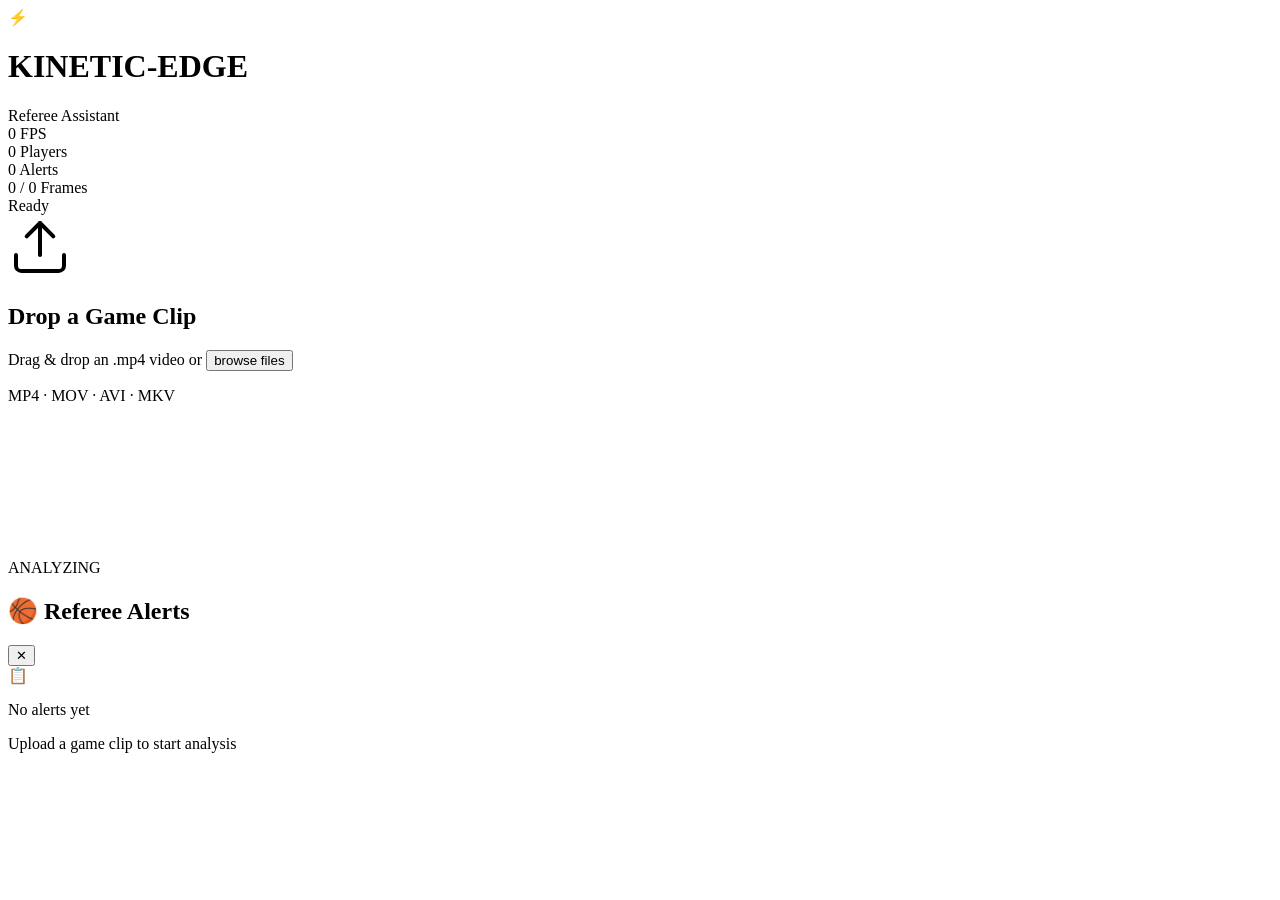
==== web/index.html @ 9e2a7b22 "add web referee assistant with live video analysis" ====
<!DOCTYPE html>
<html lang="en">
<head>
    <meta charset="UTF-8">
    <meta name="viewport" content="width=device-width, initial-scale=1.0">
    <meta name="description" content="Kinetic-Edge Basketball Referee Assistant — AI-powered video analysis for real-time referee support">
    <title>Kinetic-Edge | Referee Assistant</title>
    <link rel="preconnect" href="https://fonts.googleapis.com">
    <link rel="preconnect" href="https://fonts.gstatic.com" crossorigin>
    <link href="https://fonts.googleapis.com/css2?family=Inter:wght@300;400;500;600;700;800&family=JetBrains+Mono:wght@400;500&display=swap" rel="stylesheet">
    <link rel="stylesheet" href="/static/style.css">
</head>
<body>
    <!-- Top Stats Bar -->
    <header id="stats-bar">
        <div class="logo">
            <div class="logo-icon">⚡</div>
            <div>
                <h1>KINETIC-EDGE</h1>
                <span class="subtitle">Referee Assistant</span>
            </div>
        </div>
        <div class="stats">
            <div class="stat" id="stat-fps">
                <span class="stat-value">0</span>
                <span class="stat-label">FPS</span>
            </div>
            <div class="stat" id="stat-players">
                <span class="stat-value">0</span>
                <span class="stat-label">Players</span>
            </div>
            <div class="stat" id="stat-alerts">
                <span class="stat-value">0</span>
                <span class="stat-label">Alerts</span>
            </div>
            <div class="stat" id="stat-frames">
                <span class="stat-value">0 / 0</span>
                <span class="stat-label">Frames</span>
            </div>
        </div>
        <div class="status-badge" id="status-badge">
            <span class="status-dot"></span>
            <span class="status-text">Ready</span>
        </div>
    </header>

    <main>
        <!-- Video Feed Area -->
        <section id="video-section">
            <!-- Drop Zone (shown when no video is loaded) -->
            <div id="drop-zone" class="drop-zone">
                <div class="drop-zone-content">
                    <div class="drop-icon">
                        <svg width="64" height="64" viewBox="0 0 24 24" fill="none" stroke="currentColor" stroke-width="1.5" stroke-linecap="round" stroke-linejoin="round">
                            <path d="M21 15v4a2 2 0 0 1-2 2H5a2 2 0 0 1-2-2v-4"/>
                            <polyline points="17 8 12 3 7 8"/>
                            <line x1="12" y1="3" x2="12" y2="15"/>
                        </svg>
                    </div>
                    <h2>Drop a Game Clip</h2>
                    <p>Drag & drop an .mp4 video or <button id="browse-btn" class="browse-link">browse files</button></p>
                    <input type="file" id="file-input" accept="video/mp4,video/*" hidden>
                    <div class="supported-formats">MP4 · MOV · AVI · MKV</div>
                </div>
                <div class="drop-zone-border"></div>
            </div>

            <!-- Video Canvas (shown during processing) -->
            <div id="video-container" class="video-container hidden">
                <canvas id="video-canvas"></canvas>
                <div id="video-overlay" class="video-overlay">
                    <div class="overlay-badge" id="overlay-mode">ANALYZING</div>
                </div>
                <!-- Progress bar -->
                <div id="progress-bar" class="progress-bar">
                    <div id="progress-fill" class="progress-fill"></div>
                </div>
            </div>
        </section>

        <!-- Alerts Sidebar -->
        <aside id="alerts-panel">
            <div class="panel-header">
                <h2>🏀 Referee Alerts</h2>
                <button id="clear-alerts" class="btn-icon" title="Clear alerts">✕</button>
            </div>
            <div id="alerts-list" class="alerts-list">
                <div class="empty-state">
                    <div class="empty-icon">📋</div>
                    <p>No alerts yet</p>
                    <span>Upload a game clip to start analysis</span>
                </div>
            </div>
        </aside>
    </main>

    <script src="/static/app.js"></script>
</body>
</html>
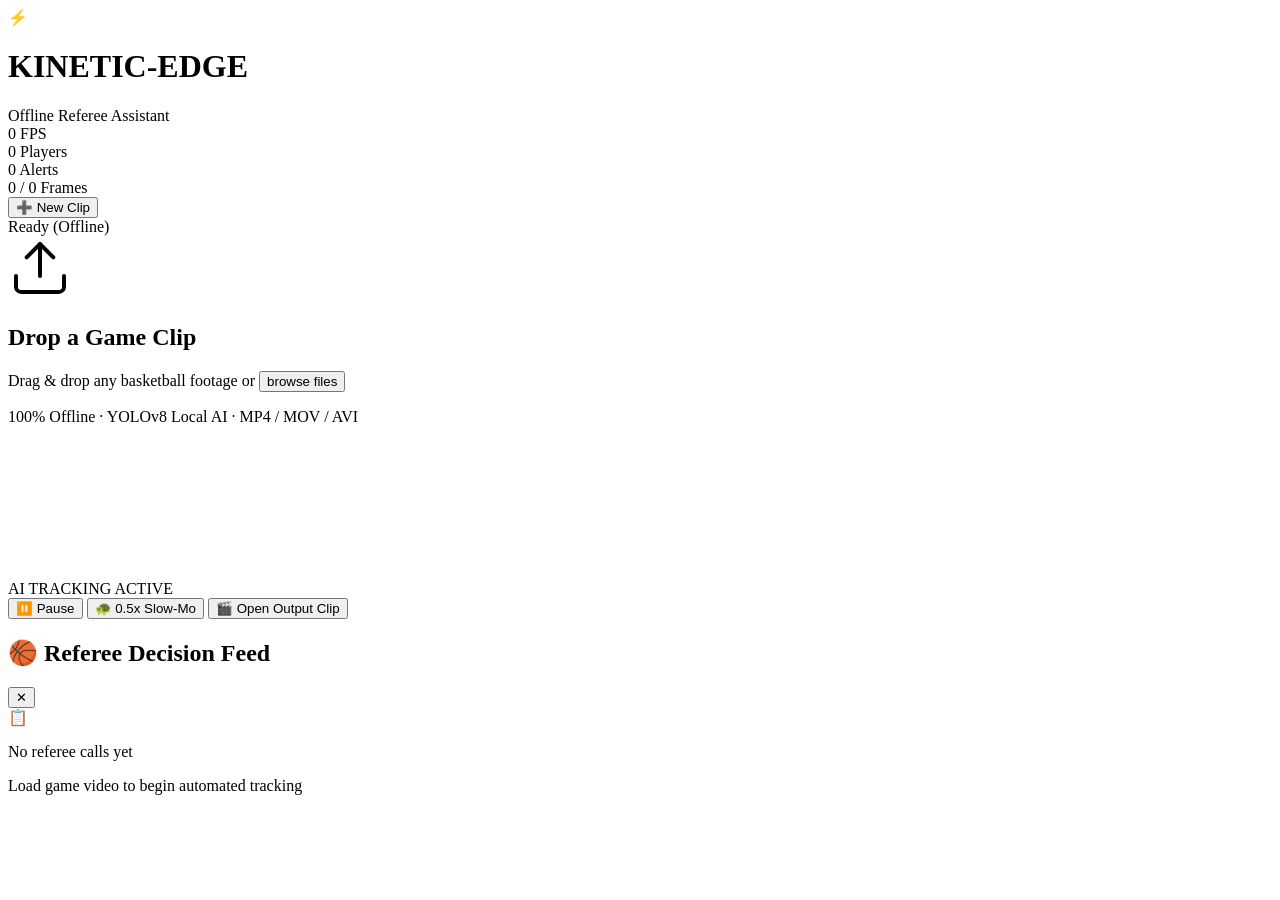
==== commit 59207d8b: "add offline desktop application wrapper and referee review controls" ====
--- a/web/index.html
+++ b/web/index.html
@@ -3,7 +3,7 @@
 <head>
     <meta charset="UTF-8">
     <meta name="viewport" content="width=device-width, initial-scale=1.0">
-    <meta name="description" content="Kinetic-Edge Basketball Referee Assistant — AI-powered video analysis for real-time referee support">
+    <meta name="description" content="Kinetic-Edge Basketball Referee Assistant — AI-powered offline video analysis for real-time referee support">
     <title>Kinetic-Edge | Referee Assistant</title>
     <link rel="preconnect" href="https://fonts.googleapis.com">
     <link rel="preconnect" href="https://fonts.gstatic.com" crossorigin>
@@ -17,7 +17,7 @@
             <div class="logo-icon">⚡</div>
             <div>
                 <h1>KINETIC-EDGE</h1>
-                <span class="subtitle">Referee Assistant</span>
+                <span class="subtitle">Offline Referee Assistant</span>
             </div>
         </div>
         <div class="stats">
@@ -38,9 +38,14 @@
                 <span class="stat-label">Frames</span>
             </div>
         </div>
-        <div class="status-badge" id="status-badge">
-            <span class="status-dot"></span>
-            <span class="status-text">Ready</span>
+        <div class="status-actions">
+            <button id="new-clip-btn" class="btn-action hidden" title="Analyze New Clip">
+                <span>➕ New Clip</span>
+            </button>
+            <div class="status-badge" id="status-badge">
+                <span class="status-dot"></span>
+                <span class="status-text">Ready (Offline)</span>
+            </div>
         </div>
     </header>
 
@@ -58,9 +63,9 @@
                         </svg>
                     </div>
                     <h2>Drop a Game Clip</h2>
-                    <p>Drag & drop an .mp4 video or <button id="browse-btn" class="browse-link">browse files</button></p>
+                    <p>Drag & drop any basketball footage or <button id="browse-btn" class="browse-link">browse files</button></p>
                     <input type="file" id="file-input" accept="video/mp4,video/*" hidden>
-                    <div class="supported-formats">MP4 · MOV · AVI · MKV</div>
+                    <div class="supported-formats">100% Offline · YOLOv8 Local AI · MP4 / MOV / AVI</div>
                 </div>
                 <div class="drop-zone-border"></div>
             </div>
@@ -69,8 +74,16 @@
             <div id="video-container" class="video-container hidden">
                 <canvas id="video-canvas"></canvas>
                 <div id="video-overlay" class="video-overlay">
-                    <div class="overlay-badge" id="overlay-mode">ANALYZING</div>
+                    <div class="overlay-badge" id="overlay-mode">AI TRACKING ACTIVE</div>
                 </div>
+                
+                <!-- Referee Decision Controls -->
+                <div class="referee-controls">
+                    <button id="pause-btn" class="control-btn" title="Pause / Resume">⏸️ Pause</button>
+                    <button id="slowmo-btn" class="control-btn" title="Toggle Slow Motion Replay">🐢 0.5x Slow-Mo</button>
+                    <button id="export-btn" class="control-btn" title="Open Annotated Clip">🎬 Open Output Clip</button>
+                </div>
+
                 <!-- Progress bar -->
                 <div id="progress-bar" class="progress-bar">
                     <div id="progress-fill" class="progress-fill"></div>
@@ -81,14 +94,14 @@
         <!-- Alerts Sidebar -->
         <aside id="alerts-panel">
             <div class="panel-header">
-                <h2>🏀 Referee Alerts</h2>
+                <h2>🏀 Referee Decision Feed</h2>
                 <button id="clear-alerts" class="btn-icon" title="Clear alerts">✕</button>
             </div>
             <div id="alerts-list" class="alerts-list">
                 <div class="empty-state">
                     <div class="empty-icon">📋</div>
-                    <p>No alerts yet</p>
-                    <span>Upload a game clip to start analysis</span>
+                    <p>No referee calls yet</p>
+                    <span>Load game video to begin automated tracking</span>
                 </div>
             </div>
         </aside>
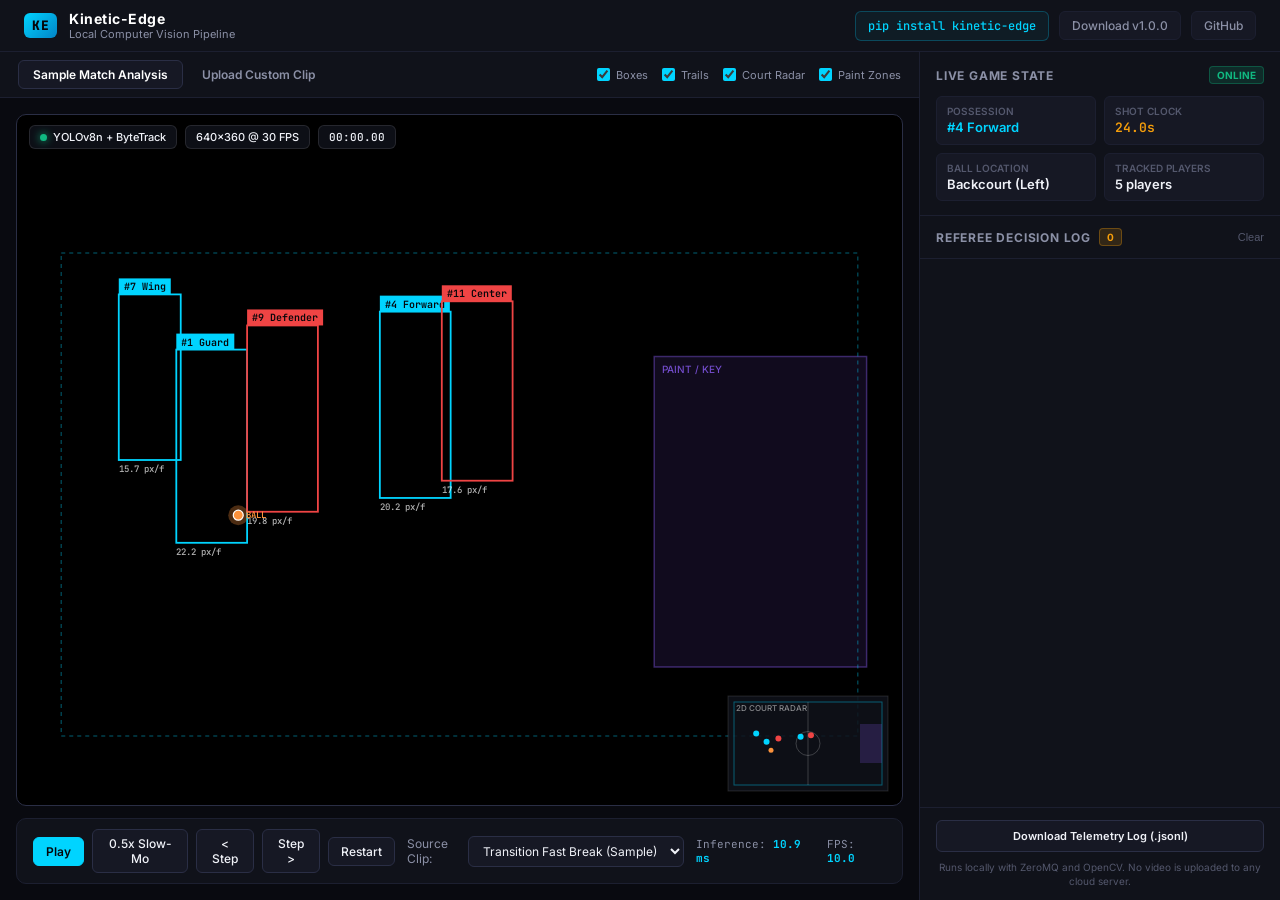
==== commit 8f8ca3c0: "rebuild web demo with real video tracking, custom clip upload, and complete dockerization" ====
--- a/web/index.html
+++ b/web/index.html
@@ -3,110 +3,168 @@
 <head>
     <meta charset="UTF-8">
     <meta name="viewport" content="width=device-width, initial-scale=1.0">
-    <meta name="description" content="Kinetic-Edge Basketball Referee Assistant — AI-powered offline video analysis for real-time referee support">
-    <title>Kinetic-Edge | Referee Assistant</title>
+    <meta name="description" content="Kinetic-Edge is an offline computer vision pipeline for real-time basketball player and ball tracking, boundary enforcement, and referee assistance.">
+    <title>Kinetic-Edge — Video AI Referee Assistant</title>
     <link rel="preconnect" href="https://fonts.googleapis.com">
     <link rel="preconnect" href="https://fonts.gstatic.com" crossorigin>
-    <link href="https://fonts.googleapis.com/css2?family=Inter:wght@300;400;500;600;700;800&family=JetBrains+Mono:wght@400;500&display=swap" rel="stylesheet">
-    <link rel="stylesheet" href="/static/style.css">
+    <link href="https://fonts.googleapis.com/css2?family=Inter:wght@400;500;600;700&family=JetBrains+Mono:wght@400;500;600&display=swap" rel="stylesheet">
+    <link rel="stylesheet" href="style.css">
 </head>
 <body>
-    <!-- Top Stats Bar -->
-    <header id="stats-bar">
-        <div class="logo">
-            <div class="logo-icon">⚡</div>
-            <div>
-                <h1>KINETIC-EDGE</h1>
-                <span class="subtitle">Offline Referee Assistant</span>
+    <header class="navbar">
+        <div class="nav-brand">
+            <span class="brand-badge">KE</span>
+            <div class="brand-text">
+                <span class="brand-title">Kinetic-Edge</span>
+                <span class="brand-desc">Local Computer Vision Pipeline</span>
             </div>
         </div>
-        <div class="stats">
-            <div class="stat" id="stat-fps">
-                <span class="stat-value">0</span>
-                <span class="stat-label">FPS</span>
-            </div>
-            <div class="stat" id="stat-players">
-                <span class="stat-value">0</span>
-                <span class="stat-label">Players</span>
-            </div>
-            <div class="stat" id="stat-alerts">
-                <span class="stat-value">0</span>
-                <span class="stat-label">Alerts</span>
-            </div>
-            <div class="stat" id="stat-frames">
-                <span class="stat-value">0 / 0</span>
-                <span class="stat-label">Frames</span>
-            </div>
-        </div>
-        <div class="status-actions">
-            <button id="new-clip-btn" class="btn-action hidden" title="Analyze New Clip">
-                <span>➕ New Clip</span>
-            </button>
-            <div class="status-badge" id="status-badge">
-                <span class="status-dot"></span>
-                <span class="status-text">Ready (Offline)</span>
-            </div>
+        <div class="nav-links">
+            <a href="https://pypi.org/project/kinetic-edge/" class="nav-btn pypi" target="_blank" rel="noopener">pip install kinetic-edge</a>
+            <a href="https://github.com/JustFady/kinetic-edge/releases/tag/v1.0.0" class="nav-btn" target="_blank" rel="noopener">Download v1.0.0</a>
+            <a href="https://github.com/JustFady/kinetic-edge" class="nav-btn github" target="_blank" rel="noopener">GitHub</a>
         </div>
     </header>
 
-    <main>
-        <!-- Video Feed Area -->
-        <section id="video-section">
-            <!-- Drop Zone (shown when no video is loaded) -->
-            <div id="drop-zone" class="drop-zone">
-                <div class="drop-zone-content">
-                    <div class="drop-icon">
-                        <svg width="64" height="64" viewBox="0 0 24 24" fill="none" stroke="currentColor" stroke-width="1.5" stroke-linecap="round" stroke-linejoin="round">
-                            <path d="M21 15v4a2 2 0 0 1-2 2H5a2 2 0 0 1-2-2v-4"/>
-                            <polyline points="17 8 12 3 7 8"/>
-                            <line x1="12" y1="3" x2="12" y2="15"/>
-                        </svg>
-                    </div>
-                    <h2>Drop a Game Clip</h2>
-                    <p>Drag & drop any basketball footage or <button id="browse-btn" class="browse-link">browse files</button></p>
-                    <input type="file" id="file-input" accept="video/mp4,video/*" hidden>
-                    <div class="supported-formats">100% Offline · YOLOv8 Local AI · MP4 / MOV / AVI</div>
+    <div class="app-layout">
+        <section class="viewport-pane">
+            <div class="tab-strip">
+                <div class="tabs-left">
+                    <button class="tab-btn active" id="tab-demo" data-target="demo">Sample Match Analysis</button>
+                    <button class="tab-btn" id="tab-upload" data-target="upload">Upload Custom Clip</button>
                 </div>
-                <div class="drop-zone-border"></div>
+                <div class="view-toggles">
+                    <label class="toggle-label"><input type="checkbox" id="toggle-boxes" checked> Boxes</label>
+                    <label class="toggle-label"><input type="checkbox" id="toggle-trails" checked> Trails</label>
+                    <label class="toggle-label"><input type="checkbox" id="toggle-radar" checked> Court Radar</label>
+                    <label class="toggle-label"><input type="checkbox" id="toggle-zones" checked> Paint Zones</label>
+                </div>
             </div>
 
-            <!-- Video Canvas (shown during processing) -->
-            <div id="video-container" class="video-container hidden">
-                <canvas id="video-canvas"></canvas>
-                <div id="video-overlay" class="video-overlay">
-                    <div class="overlay-badge" id="overlay-mode">AI TRACKING ACTIVE</div>
-                </div>
-                
-                <!-- Referee Decision Controls -->
-                <div class="referee-controls">
-                    <button id="pause-btn" class="control-btn" title="Pause / Resume">⏸️ Pause</button>
-                    <button id="slowmo-btn" class="control-btn" title="Toggle Slow Motion Replay">🐢 0.5x Slow-Mo</button>
-                    <button id="export-btn" class="control-btn" title="Open Annotated Clip">🎬 Open Output Clip</button>
+            <!-- Demo Mode Viewport -->
+            <div class="view-panel active" id="panel-demo">
+                <div class="video-stage">
+                    <video id="demo-video" src="sample.mp4" playsinline muted loop preload="auto"></video>
+                    <canvas id="overlay-canvas"></canvas>
+                    <div class="canvas-hud-top">
+                        <div class="hud-pill"><span class="hud-dot live"></span> YOLOv8n + ByteTrack</div>
+                        <div class="hud-pill" id="clip-resolution-pill">640x360 @ 30 FPS</div>
+                        <div class="hud-pill mono" id="hud-frame-clock">00:00.00</div>
+                    </div>
                 </div>
 
-                <!-- Progress bar -->
-                <div id="progress-bar" class="progress-bar">
-                    <div id="progress-fill" class="progress-fill"></div>
+                <div class="control-console">
+                    <div class="control-group">
+                        <button class="action-btn primary" id="btn-play-pause">Pause</button>
+                        <button class="action-btn" id="btn-slowmo">0.5x Slow-Mo</button>
+                        <button class="action-btn" id="btn-step-back">&lt; Step</button>
+                        <button class="action-btn" id="btn-step-fwd">Step &gt;</button>
+                        <button class="action-btn" id="btn-restart">Restart</button>
+                    </div>
+
+                    <div class="control-group clip-selector-group">
+                        <span class="control-label">Source Clip:</span>
+                        <select id="clip-select" class="source-select">
+                            <option value="sample.mp4">Transition Fast Break (Sample)</option>
+                            <option value="gameplay.mp4">Half-Court Possession (720p)</option>
+                        </select>
+                    </div>
+
+                    <div class="control-group metrics-group">
+                        <span class="metric-item"><span class="label">Inference:</span> <strong id="val-inference-ms">14.2 ms</strong></span>
+                        <span class="metric-item"><span class="label">FPS:</span> <strong id="val-fps">41.8</strong></span>
+                    </div>
+                </div>
+            </div>
+
+            <!-- Upload Mode Viewport -->
+            <div class="view-panel" id="panel-upload">
+                <div class="upload-dropzone" id="upload-dropzone">
+                    <input type="file" id="user-file-input" accept="video/mp4,video/webm,video/quicktime" hidden>
+                    <div class="dropzone-card">
+                        <div class="dropzone-icon">
+                            <svg width="40" height="40" fill="none" viewBox="0 0 24 24" stroke="currentColor" stroke-width="1.6">
+                                <path stroke-linecap="round" stroke-linejoin="round" d="M7 16a4 4 0 01-.88-7.903A5 5 0 1115.9 6L16 6a5 5 0 011 9.9M15 13l-3-3m0 0l-3 3m3-3v12" />
+                            </svg>
+                        </div>
+                        <h3>Drop a basketball video clip here</h3>
+                        <p>Supports MP4, WebM, and MOV up to 100 MB</p>
+                        <button class="action-btn primary browse-btn" id="btn-browse-file">Browse File</button>
+                    </div>
+                </div>
+
+                <div class="user-video-stage" id="user-video-stage" style="display: none;">
+                    <div class="video-stage">
+                        <video id="user-video" playsinline muted loop></video>
+                        <canvas id="user-overlay-canvas"></canvas>
+                        <div class="canvas-hud-top">
+                            <div class="hud-pill"><span class="hud-dot upload"></span> Client Motion Tracker</div>
+                            <div class="hud-pill mono" id="user-clip-name">custom_clip.mp4</div>
+                            <div class="hud-pill mono" id="user-frame-clock">00:00.00</div>
+                        </div>
+                    </div>
+
+                    <div class="control-console">
+                        <div class="control-group">
+                            <button class="action-btn primary" id="btn-user-play-pause">Play</button>
+                            <button class="action-btn" id="btn-user-slowmo">0.5x</button>
+                            <button class="action-btn" id="btn-user-new">Choose Another Clip</button>
+                        </div>
+                        <div class="control-group">
+                            <span class="control-label" id="user-video-resolution">Loading...</span>
+                        </div>
+                    </div>
                 </div>
             </div>
         </section>
 
-        <!-- Alerts Sidebar -->
-        <aside id="alerts-panel">
-            <div class="panel-header">
-                <h2>🏀 Referee Decision Feed</h2>
-                <button id="clear-alerts" class="btn-icon" title="Clear alerts">✕</button>
-            </div>
-            <div id="alerts-list" class="alerts-list">
-                <div class="empty-state">
-                    <div class="empty-icon">📋</div>
-                    <p>No referee calls yet</p>
-                    <span>Load game video to begin automated tracking</span>
+        <!-- Right Side: Referee Telemetry & Alerts -->
+        <aside class="sidebar-pane">
+            <div class="hud-card">
+                <div class="hud-header">
+                    <span class="card-title">Live Game State</span>
+                    <span class="badge live-status" id="pipeline-status-badge">ONLINE</span>
+                </div>
+                <div class="hud-grid">
+                    <div class="hud-cell">
+                        <span class="cell-label">Possession</span>
+                        <span class="cell-val highlight" id="hud-possession-holder">#4 Forward</span>
+                    </div>
+                    <div class="hud-cell">
+                        <span class="cell-label">Shot Clock</span>
+                        <span class="cell-val clock" id="hud-shot-clock-val">24.0s</span>
+                    </div>
+                    <div class="hud-cell">
+                        <span class="cell-label">Ball Location</span>
+                        <span class="cell-val" id="hud-ball-location">Frontcourt (Right)</span>
+                    </div>
+                    <div class="hud-cell">
+                        <span class="cell-label">Tracked Players</span>
+                        <span class="cell-val" id="hud-tracked-count">8 on court</span>
+                    </div>
                 </div>
             </div>
+
+            <div class="feed-card">
+                <div class="feed-header">
+                    <div class="feed-title-wrap">
+                        <span class="card-title">Referee Decision Log</span>
+                        <span class="badge count" id="alert-counter-badge">0</span>
+                    </div>
+                    <button class="feed-clear-btn" id="btn-clear-feed">Clear</button>
+                </div>
+                <div class="alert-stream" id="alert-stream">
+                    <!-- Populated dynamically -->
+                </div>
+            </div>
+
+            <div class="export-card">
+                <button class="export-btn" id="btn-export-jsonl">Download Telemetry Log (.jsonl)</button>
+                <p class="offline-note">Runs locally with ZeroMQ and OpenCV. No video is uploaded to any cloud server.</p>
+            </div>
         </aside>
-    </main>
+    </div>
 
-    <script src="/static/app.js"></script>
+    <script src="app.js"></script>
 </body>
 </html>
--- a/web/style.css
+++ b/web/style.css
@@ -0,0 +1,704 @@
+:root {
+    --bg-base: #090a10;
+    --bg-surface: #10121a;
+    --bg-elevated: #161824;
+    --bg-glass: rgba(22, 24, 36, 0.75);
+
+    --border-subtle: #1c1f30;
+    --border-strong: #2a2e45;
+    --border-accent: rgba(0, 212, 255, 0.3);
+
+    --text-main: #f0f2f8;
+    --text-muted: #8b90a6;
+    --text-dim: #54586d;
+
+    --accent-cyan: #00d4ff;
+    --accent-emerald: #10b981;
+    --accent-amber: #f59e0b;
+    --accent-crimson: #ef4444;
+    --accent-purple: #8b5cf6;
+    --accent-orange: #fb923c;
+
+    --font-sans: 'Inter', -apple-system, BlinkMacSystemFont, 'Segoe UI', Roboto, sans-serif;
+    --font-mono: 'JetBrains Mono', ui-monospace, SFMono-Regular, Menlo, Monaco, Consolas, monospace;
+
+    --radius-sm: 6px;
+    --radius-md: 10px;
+    --radius-lg: 14px;
+}
+
+*, *::before, *::after {
+    box-sizing: border-box;
+    margin: 0;
+    padding: 0;
+}
+
+body {
+    background-color: var(--bg-base);
+    color: var(--text-main);
+    font-family: var(--font-sans);
+    min-height: 100vh;
+    display: flex;
+    flex-direction: column;
+    overflow: hidden;
+    -webkit-font-smoothing: antialiased;
+}
+
+/* ── Navbar ─────────────────────────────────────────────────────────────────── */
+.navbar {
+    display: flex;
+    align-items: center;
+    justify-content: space-between;
+    padding: 10px 24px;
+    background: var(--bg-surface);
+    border-bottom: 1px solid var(--border-subtle);
+    height: 52px;
+}
+
+.nav-brand {
+    display: flex;
+    align-items: center;
+    gap: 12px;
+}
+
+.brand-badge {
+    background: linear-gradient(135deg, var(--accent-cyan), #0284c7);
+    color: #05060a;
+    font-size: 13px;
+    font-weight: 800;
+    font-family: var(--font-mono);
+    padding: 4px 8px;
+    border-radius: var(--radius-sm);
+    letter-spacing: 0.5px;
+}
+
+.brand-text {
+    display: flex;
+    flex-direction: column;
+}
+
+.brand-title {
+    font-size: 14px;
+    font-weight: 700;
+    color: #fff;
+    letter-spacing: 0.5px;
+}
+
+.brand-desc {
+    font-size: 11px;
+    color: var(--text-muted);
+}
+
+.nav-links {
+    display: flex;
+    align-items: center;
+    gap: 10px;
+}
+
+.nav-btn {
+    font-size: 12px;
+    font-weight: 500;
+    text-decoration: none;
+    color: var(--text-muted);
+    padding: 6px 12px;
+    border: 1px solid var(--border-subtle);
+    border-radius: var(--radius-sm);
+    background: var(--bg-elevated);
+    transition: all 0.15s ease;
+}
+
+.nav-btn:hover {
+    color: #fff;
+    border-color: var(--border-strong);
+    background: #1c1f30;
+}
+
+.nav-btn.pypi {
+    font-family: var(--font-mono);
+    color: var(--accent-cyan);
+    border-color: rgba(0, 212, 255, 0.25);
+    background: rgba(0, 212, 255, 0.05);
+}
+
+.nav-btn.pypi:hover {
+    background: rgba(0, 212, 255, 0.15);
+    border-color: var(--accent-cyan);
+}
+
+/* ── App Layout ─────────────────────────────────────────────────────────────── */
+.app-layout {
+    flex: 1;
+    display: grid;
+    grid-template-columns: 1fr 360px;
+    height: calc(100vh - 52px);
+    overflow: hidden;
+}
+
+/* ── Viewport Pane ──────────────────────────────────────────────────────────── */
+.viewport-pane {
+    display: flex;
+    flex-direction: column;
+    background: var(--bg-base);
+    border-right: 1px solid var(--border-subtle);
+    overflow: hidden;
+}
+
+.tab-strip {
+    display: flex;
+    align-items: center;
+    justify-content: space-between;
+    padding: 8px 18px;
+    background: var(--bg-surface);
+    border-bottom: 1px solid var(--border-subtle);
+}
+
+.tabs-left {
+    display: flex;
+    gap: 4px;
+}
+
+.tab-btn {
+    background: transparent;
+    border: 1px solid transparent;
+    color: var(--text-muted);
+    font-family: var(--font-sans);
+    font-size: 12px;
+    font-weight: 600;
+    padding: 6px 14px;
+    border-radius: var(--radius-sm);
+    cursor: pointer;
+    transition: all 0.15s ease;
+}
+
+.tab-btn:hover {
+    color: var(--text-main);
+    background: var(--bg-elevated);
+}
+
+.tab-btn.active {
+    color: #fff;
+    background: var(--bg-elevated);
+    border-color: var(--border-strong);
+}
+
+.view-toggles {
+    display: flex;
+    align-items: center;
+    gap: 14px;
+}
+
+.toggle-label {
+    font-size: 11px;
+    color: var(--text-muted);
+    display: flex;
+    align-items: center;
+    gap: 6px;
+    cursor: pointer;
+    user-select: none;
+}
+
+.toggle-label input[type="checkbox"] {
+    accent-color: var(--accent-cyan);
+    cursor: pointer;
+}
+
+.toggle-label:hover {
+    color: var(--text-main);
+}
+
+/* ── View Panels ────────────────────────────────────────────────────────────── */
+.view-panel {
+    display: none;
+    flex: 1;
+    flex-direction: column;
+    padding: 16px;
+    overflow: hidden;
+    gap: 12px;
+}
+
+.view-panel.active {
+    display: flex;
+}
+
+.video-stage {
+    position: relative;
+    width: 100%;
+    flex: 1;
+    min-height: 280px;
+    background: #000;
+    border: 1px solid var(--border-strong);
+    border-radius: var(--radius-md);
+    overflow: hidden;
+    display: flex;
+    align-items: center;
+    justify-content: center;
+}
+
+.video-stage video {
+    width: 100%;
+    height: 100%;
+    object-fit: contain;
+    display: block;
+}
+
+.video-stage canvas {
+    position: absolute;
+    top: 0;
+    left: 0;
+    width: 100%;
+    height: 100%;
+    pointer-events: none;
+}
+
+.canvas-hud-top {
+    position: absolute;
+    top: 10px;
+    left: 12px;
+    display: flex;
+    gap: 8px;
+    pointer-events: none;
+    z-index: 10;
+}
+
+.hud-pill {
+    background: rgba(16, 18, 26, 0.85);
+    border: 1px solid rgba(255, 255, 255, 0.1);
+    color: var(--text-main);
+    font-size: 11px;
+    font-weight: 500;
+    padding: 4px 10px;
+    border-radius: var(--radius-sm);
+    backdrop-filter: blur(8px);
+    display: flex;
+    align-items: center;
+    gap: 6px;
+}
+
+.hud-pill.mono {
+    font-family: var(--font-mono);
+}
+
+.hud-dot {
+    width: 7px;
+    height: 7px;
+    border-radius: 50%;
+}
+
+.hud-dot.live {
+    background: var(--accent-emerald);
+    box-shadow: 0 0 8px var(--accent-emerald);
+}
+
+.hud-dot.upload {
+    background: var(--accent-cyan);
+    box-shadow: 0 0 8px var(--accent-cyan);
+}
+
+/* ── Control Console ────────────────────────────────────────────────────────── */
+.control-console {
+    display: flex;
+    align-items: center;
+    justify-content: space-between;
+    padding: 10px 16px;
+    background: var(--bg-surface);
+    border: 1px solid var(--border-subtle);
+    border-radius: var(--radius-md);
+    gap: 12px;
+}
+
+.control-group {
+    display: flex;
+    align-items: center;
+    gap: 8px;
+}
+
+.control-label {
+    font-size: 12px;
+    color: var(--text-muted);
+}
+
+.action-btn {
+    font-family: var(--font-sans);
+    font-size: 12px;
+    font-weight: 500;
+    color: var(--text-main);
+    background: var(--bg-elevated);
+    border: 1px solid var(--border-strong);
+    padding: 6px 12px;
+    border-radius: var(--radius-sm);
+    cursor: pointer;
+    transition: all 0.15s ease;
+}
+
+.action-btn:hover {
+    background: #202436;
+    border-color: #3b4260;
+}
+
+.action-btn.primary {
+    background: var(--accent-cyan);
+    border-color: var(--accent-cyan);
+    color: #05060a;
+    font-weight: 600;
+}
+
+.action-btn.primary:hover {
+    background: #38bdf8;
+    border-color: #38bdf8;
+}
+
+.source-select {
+    background: var(--bg-elevated);
+    color: var(--text-main);
+    font-family: var(--font-sans);
+    font-size: 12px;
+    border: 1px solid var(--border-strong);
+    border-radius: var(--radius-sm);
+    padding: 6px 10px;
+    outline: none;
+    cursor: pointer;
+}
+
+.source-select:focus {
+    border-color: var(--accent-cyan);
+}
+
+.metrics-group {
+    font-size: 11px;
+    font-family: var(--font-mono);
+    color: var(--text-muted);
+    display: flex;
+    gap: 12px;
+}
+
+.metric-item strong {
+    color: var(--accent-cyan);
+}
+
+/* ── Upload Dropzone ────────────────────────────────────────────────────────── */
+.upload-dropzone {
+    flex: 1;
+    display: flex;
+    align-items: center;
+    justify-content: center;
+    border: 2px dashed var(--border-strong);
+    border-radius: var(--radius-md);
+    background: var(--bg-surface);
+    transition: all 0.2s ease;
+    cursor: pointer;
+}
+
+.upload-dropzone.dragover {
+    border-color: var(--accent-cyan);
+    background: rgba(0, 212, 255, 0.04);
+}
+
+.dropzone-card {
+    display: flex;
+    flex-direction: column;
+    align-items: center;
+    text-align: center;
+    gap: 8px;
+    padding: 30px;
+}
+
+.dropzone-icon {
+    color: var(--accent-cyan);
+    margin-bottom: 8px;
+}
+
+.dropzone-card h3 {
+    font-size: 16px;
+    font-weight: 600;
+    color: #fff;
+}
+
+.dropzone-card p {
+    font-size: 12px;
+    color: var(--text-muted);
+    margin-bottom: 12px;
+}
+
+.browse-btn {
+    padding: 8px 18px;
+}
+
+.user-video-stage {
+    flex: 1;
+    display: flex;
+    flex-direction: column;
+    gap: 12px;
+}
+
+/* ── Sidebar ────────────────────────────────────────────────────────────────── */
+.sidebar-pane {
+    background: var(--bg-surface);
+    display: flex;
+    flex-direction: column;
+    overflow: hidden;
+}
+
+.hud-card {
+    padding: 14px 16px;
+    border-bottom: 1px solid var(--border-subtle);
+    background: var(--bg-surface);
+}
+
+.hud-header {
+    display: flex;
+    align-items: center;
+    justify-content: space-between;
+    margin-bottom: 12px;
+}
+
+.card-title {
+    font-size: 12px;
+    font-weight: 700;
+    text-transform: uppercase;
+    letter-spacing: 0.8px;
+    color: var(--text-muted);
+}
+
+.badge {
+    font-size: 10px;
+    font-weight: 700;
+    padding: 2px 7px;
+    border-radius: 4px;
+}
+
+.badge.live-status {
+    background: rgba(16, 185, 129, 0.15);
+    color: var(--accent-emerald);
+    border: 1px solid rgba(16, 185, 129, 0.3);
+}
+
+.badge.count {
+    background: rgba(245, 158, 11, 0.15);
+    color: var(--accent-amber);
+    border: 1px solid rgba(245, 158, 11, 0.3);
+}
+
+.hud-grid {
+    display: grid;
+    grid-template-columns: 1fr 1fr;
+    gap: 8px;
+}
+
+.hud-cell {
+    background: var(--bg-elevated);
+    border: 1px solid var(--border-subtle);
+    border-radius: var(--radius-sm);
+    padding: 8px 10px;
+    display: flex;
+    flex-direction: column;
+    gap: 2px;
+}
+
+.cell-label {
+    font-size: 10px;
+    color: var(--text-dim);
+    text-transform: uppercase;
+    font-weight: 600;
+}
+
+.cell-val {
+    font-size: 13px;
+    font-weight: 600;
+    color: var(--text-main);
+    white-space: nowrap;
+    overflow: hidden;
+    text-overflow: ellipsis;
+}
+
+.cell-val.highlight {
+    color: var(--accent-cyan);
+}
+
+.cell-val.clock {
+    color: var(--accent-amber);
+    font-family: var(--font-mono);
+}
+
+/* ── Alert Feed ─────────────────────────────────────────────────────────────── */
+.feed-card {
+    flex: 1;
+    display: flex;
+    flex-direction: column;
+    overflow: hidden;
+    background: var(--bg-surface);
+}
+
+.feed-header {
+    display: flex;
+    align-items: center;
+    justify-content: space-between;
+    padding: 12px 16px;
+    border-bottom: 1px solid var(--border-subtle);
+}
+
+.feed-title-wrap {
+    display: flex;
+    align-items: center;
+    gap: 8px;
+}
+
+.feed-clear-btn {
+    background: transparent;
+    border: none;
+    color: var(--text-dim);
+    font-size: 11px;
+    cursor: pointer;
+}
+
+.feed-clear-btn:hover {
+    color: var(--text-muted);
+}
+
+.alert-stream {
+    flex: 1;
+    overflow-y: auto;
+    padding: 12px;
+    display: flex;
+    flex-direction: column;
+    gap: 8px;
+}
+
+.alert-card {
+    background: var(--bg-elevated);
+    border: 1px solid var(--border-subtle);
+    border-left: 3px solid var(--accent-cyan);
+    border-radius: var(--radius-sm);
+    padding: 10px 12px;
+    display: flex;
+    flex-direction: column;
+    gap: 4px;
+    cursor: pointer;
+    transition: background 0.15s ease, border-color 0.15s ease;
+}
+
+.alert-card:hover {
+    background: #1a1c2a;
+}
+
+.alert-card.foul, .alert-card.contact {
+    border-left-color: var(--accent-crimson);
+}
+
+.alert-card.boundary, .alert-card.out_of_bounds {
+    border-left-color: var(--accent-amber);
+}
+
+.alert-card.shot_clock {
+    border-left-color: var(--accent-amber);
+}
+
+.alert-card.three_second {
+    border-left-color: var(--accent-purple);
+}
+
+.alert-card.possession {
+    border-left-color: var(--accent-emerald);
+}
+
+.alert-card-top {
+    display: flex;
+    align-items: center;
+    justify-content: space-between;
+}
+
+.alert-title {
+    font-size: 12px;
+    font-weight: 600;
+    color: #fff;
+}
+
+.alert-timestamp {
+    font-family: var(--font-mono);
+    font-size: 10px;
+    color: var(--text-muted);
+}
+
+.alert-desc {
+    font-size: 11px;
+    color: var(--text-muted);
+    line-height: 1.4;
+}
+
+.alert-card-bottom {
+    display: flex;
+    align-items: center;
+    justify-content: space-between;
+    margin-top: 2px;
+}
+
+.alert-tag {
+    font-size: 9px;
+    font-family: var(--font-mono);
+    color: var(--text-dim);
+    text-transform: uppercase;
+}
+
+.alert-seek-hint {
+    font-size: 10px;
+    color: var(--accent-cyan);
+}
+
+/* ── Export Card ────────────────────────────────────────────────────────────── */
+.export-card {
+    padding: 12px 16px;
+    border-top: 1px solid var(--border-subtle);
+    background: var(--bg-surface);
+    display: flex;
+    flex-direction: column;
+    gap: 8px;
+}
+
+.export-btn {
+    width: 100%;
+    background: var(--bg-elevated);
+    border: 1px solid var(--border-strong);
+    color: var(--text-main);
+    font-family: var(--font-sans);
+    font-size: 11px;
+    font-weight: 600;
+    padding: 8px;
+    border-radius: var(--radius-sm);
+    cursor: pointer;
+    transition: all 0.15s ease;
+}
+
+.export-btn:hover {
+    background: #202436;
+    border-color: var(--accent-cyan);
+    color: #fff;
+}
+
+.offline-note {
+    font-size: 10px;
+    color: var(--text-dim);
+    text-align: center;
+    line-height: 1.4;
+}
+
+/* ── Scrollbars ─────────────────────────────────────────────────────────────── */
+.alert-stream::-webkit-scrollbar {
+    width: 4px;
+}
+.alert-stream::-webkit-scrollbar-track {
+    background: transparent;
+}
+.alert-stream::-webkit-scrollbar-thumb {
+    background: var(--border-strong);
+    border-radius: 2px;
+}
+
+@media (max-width: 900px) {
+    .app-layout {
+        grid-template-columns: 1fr;
+        grid-template-rows: 1fr 340px;
+    }
+    .viewport-pane {
+        border-right: none;
+        border-bottom: 1px solid var(--border-subtle);
+    }
+}
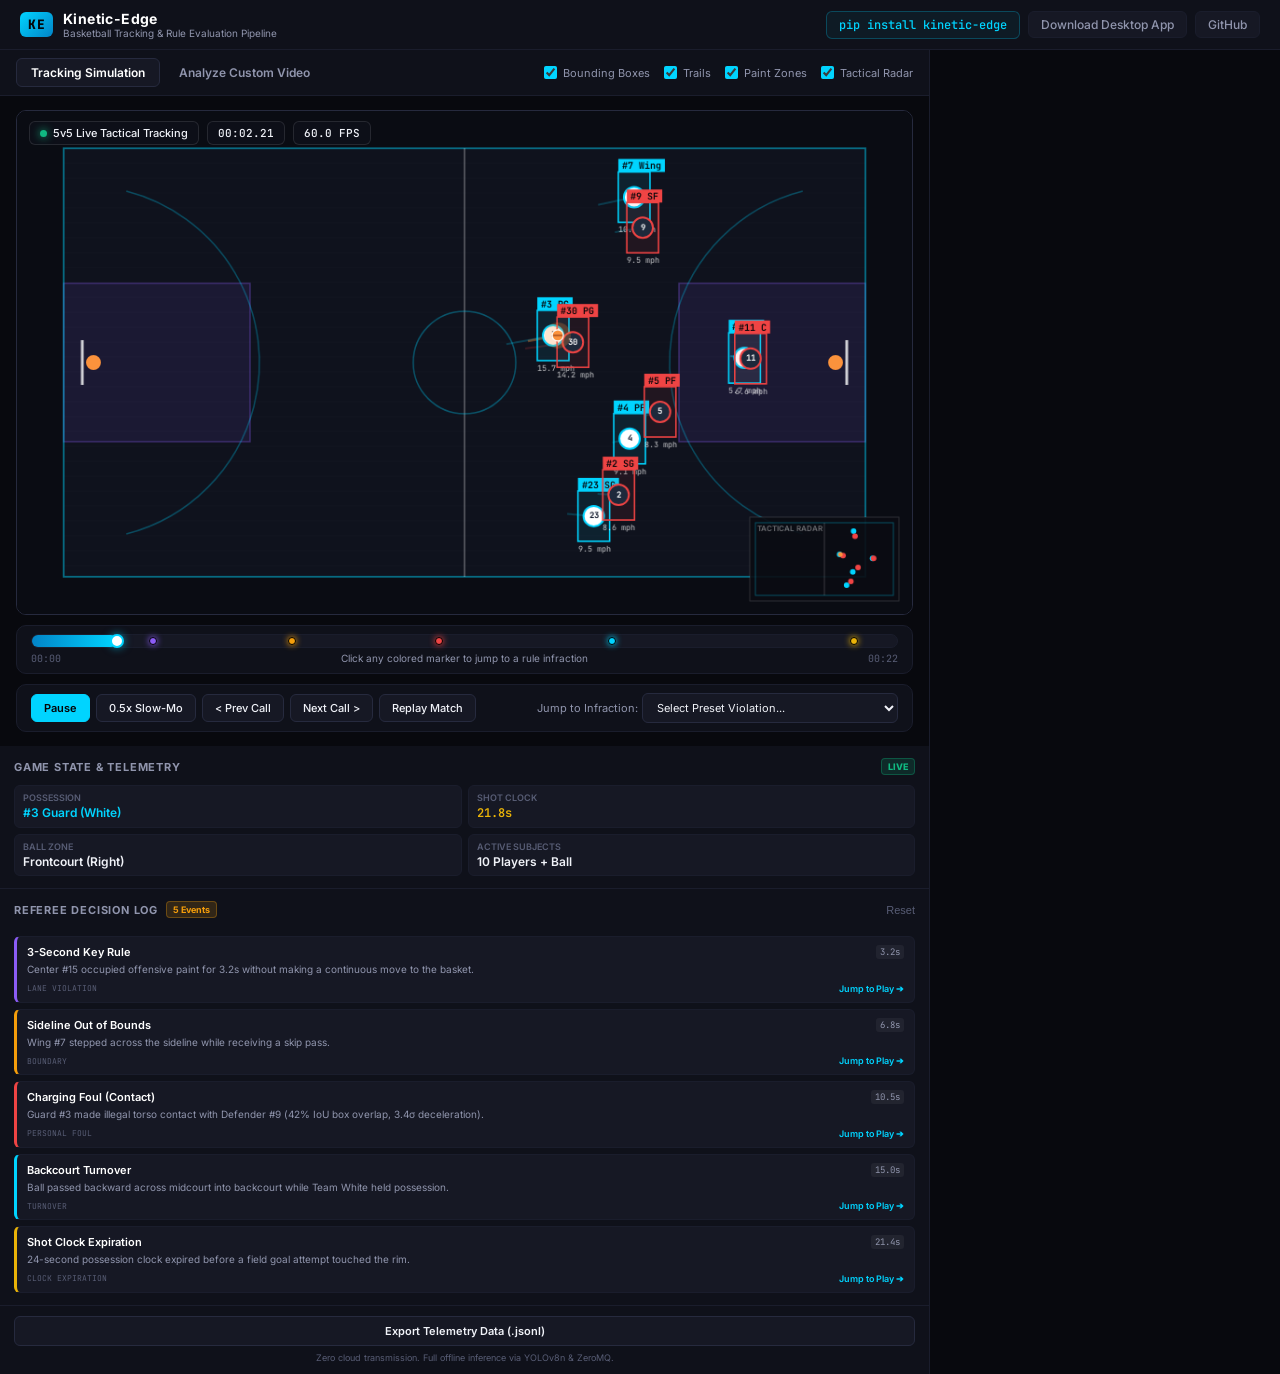
==== commit 54c629a0: "upgrade tracking simulation with authentic play movement, preset rule bookmarks, and custom clip ana" ====
--- a/web/index.html
+++ b/web/index.html
@@ -3,164 +3,202 @@
 <head>
     <meta charset="UTF-8">
     <meta name="viewport" content="width=device-width, initial-scale=1.0">
-    <meta name="description" content="Kinetic-Edge is an offline computer vision pipeline for real-time basketball player and ball tracking, boundary enforcement, and referee assistance.">
-    <title>Kinetic-Edge — Video AI Referee Assistant</title>
+    <meta name="description" content="Kinetic-Edge is an edge computer vision pipeline for real-time basketball tracking, rule enforcement, and referee decision support.">
+    <title>Kinetic-Edge — Basketball Computer Vision & Referee Analytics</title>
     <link rel="preconnect" href="https://fonts.googleapis.com">
     <link rel="preconnect" href="https://fonts.gstatic.com" crossorigin>
-    <link href="https://fonts.googleapis.com/css2?family=Inter:wght@400;500;600;700&family=JetBrains+Mono:wght@400;500;600&display=swap" rel="stylesheet">
+    <link href="https://fonts.googleapis.com/css2?family=Inter:wght@400;500;600;700&family=JetBrains+Mono:wght@400;500;600;700&display=swap" rel="stylesheet">
     <link rel="stylesheet" href="style.css">
 </head>
 <body>
-    <header class="navbar">
-        <div class="nav-brand">
-            <span class="brand-badge">KE</span>
-            <div class="brand-text">
-                <span class="brand-title">Kinetic-Edge</span>
-                <span class="brand-desc">Local Computer Vision Pipeline</span>
+    <header class="app-header">
+        <div class="brand">
+            <div class="brand-logo">KE</div>
+            <div class="brand-info">
+                <span class="brand-name">Kinetic-Edge</span>
+                <span class="brand-tag">Basketball Tracking & Rule Evaluation Pipeline</span>
             </div>
         </div>
-        <div class="nav-links">
-            <a href="https://pypi.org/project/kinetic-edge/" class="nav-btn pypi" target="_blank" rel="noopener">pip install kinetic-edge</a>
-            <a href="https://github.com/JustFady/kinetic-edge/releases/tag/v1.0.0" class="nav-btn" target="_blank" rel="noopener">Download v1.0.0</a>
-            <a href="https://github.com/JustFady/kinetic-edge" class="nav-btn github" target="_blank" rel="noopener">GitHub</a>
+        <div class="header-actions">
+            <a href="https://pypi.org/project/kinetic-edge/" class="btn-link pypi" target="_blank" rel="noopener">pip install kinetic-edge</a>
+            <a href="https://github.com/JustFady/kinetic-edge/releases/tag/v1.0.0" class="btn-link" target="_blank" rel="noopener">Download Desktop App</a>
+            <a href="https://github.com/JustFady/kinetic-edge" class="btn-link github" target="_blank" rel="noopener">GitHub</a>
         </div>
     </header>
 
-    <div class="app-layout">
-        <section class="viewport-pane">
-            <div class="tab-strip">
-                <div class="tabs-left">
-                    <button class="tab-btn active" id="tab-demo" data-target="demo">Sample Match Analysis</button>
-                    <button class="tab-btn" id="tab-upload" data-target="upload">Upload Custom Clip</button>
-                </div>
-                <div class="view-toggles">
-                    <label class="toggle-label"><input type="checkbox" id="toggle-boxes" checked> Boxes</label>
-                    <label class="toggle-label"><input type="checkbox" id="toggle-trails" checked> Trails</label>
-                    <label class="toggle-label"><input type="checkbox" id="toggle-radar" checked> Court Radar</label>
-                    <label class="toggle-label"><input type="checkbox" id="toggle-zones" checked> Paint Zones</label>
-                </div>
-            </div>
-
-            <!-- Demo Mode Viewport -->
-            <div class="view-panel active" id="panel-demo">
-                <div class="video-stage">
-                    <video id="demo-video" src="sample.mp4" playsinline muted loop preload="auto"></video>
-                    <canvas id="overlay-canvas"></canvas>
-                    <div class="canvas-hud-top">
-                        <div class="hud-pill"><span class="hud-dot live"></span> YOLOv8n + ByteTrack</div>
-                        <div class="hud-pill" id="clip-resolution-pill">640x360 @ 30 FPS</div>
-                        <div class="hud-pill mono" id="hud-frame-clock">00:00.00</div>
-                    </div>
-                </div>
-
-                <div class="control-console">
-                    <div class="control-group">
-                        <button class="action-btn primary" id="btn-play-pause">Pause</button>
-                        <button class="action-btn" id="btn-slowmo">0.5x Slow-Mo</button>
-                        <button class="action-btn" id="btn-step-back">&lt; Step</button>
-                        <button class="action-btn" id="btn-step-fwd">Step &gt;</button>
-                        <button class="action-btn" id="btn-restart">Restart</button>
-                    </div>
-
-                    <div class="control-group clip-selector-group">
-                        <span class="control-label">Source Clip:</span>
-                        <select id="clip-select" class="source-select">
-                            <option value="sample.mp4">Transition Fast Break (Sample)</option>
-                            <option value="gameplay.mp4">Half-Court Possession (720p)</option>
+    <div class="main-container">
+        <main class="tracking-viewport">
+            <div class="toolbar">
+                <div class="mode-switcher">
+                    <button class="mode-tab active" id="tab-sim">Tracking Simulation</button>
+                    <button class="mode-tab" id="tab-upload">Analyze Custom Video</button>
+                </div>
+                <div class="layer-toggles">
+                    <label class="toggle-item"><input type="checkbox" id="toggle-boxes" checked> Bounding Boxes</label>
+                    <label class="toggle-item"><input type="checkbox" id="toggle-trails" checked> Trails</label>
+                    <label class="toggle-item"><input type="checkbox" id="toggle-zones" checked> Paint Zones</label>
+                    <label class="toggle-item"><input type="checkbox" id="toggle-minimap" checked> Tactical Radar</label>
+                </div>
+            </div>
+
+            <!-- Simulation View -->
+            <div class="view-panel active" id="view-sim">
+                <div class="canvas-wrapper">
+                    <canvas id="tracking-canvas" width="960" height="540"></canvas>
+                    
+                    <div class="overlay-hud-top">
+                        <div class="hud-tag"><span class="pulse-indicator"></span> 5v5 Live Tactical Tracking</div>
+                        <div class="hud-tag mono" id="hud-clock">00:00.00</div>
+                        <div class="hud-tag mono" id="hud-fps-pill">60.0 FPS</div>
+                    </div>
+
+                    <div class="violation-callout" id="violation-callout" style="display: none;">
+                        <span class="callout-badge" id="callout-type">VIOLATION</span>
+                        <div class="callout-content">
+                            <strong id="callout-title">3-Second Key Violation</strong>
+                            <span id="callout-desc">Center #15 in paint for 3.2s</span>
+                        </div>
+                    </div>
+                </div>
+
+                <!-- Timeline Scrubber with Preset Event Markers -->
+                <div class="timeline-container">
+                    <div class="timeline-track-wrapper" id="timeline-track-wrapper">
+                        <div class="timeline-bar" id="timeline-progress"></div>
+                        <div class="timeline-handle" id="timeline-handle"></div>
+                        
+                        <!-- Event Bookmark Pins -->
+                        <div class="event-marker bookmark-three-sec" style="left: 14%;" data-time="3.2" title="3.2s: 3-Second Paint Rule">
+                            <span class="marker-pin purple"></span>
+                        </div>
+                        <div class="event-marker bookmark-oob" style="left: 30%;" data-time="6.8" title="6.8s: Out of Bounds">
+                            <span class="marker-pin amber"></span>
+                        </div>
+                        <div class="event-marker bookmark-foul" style="left: 47%;" data-time="10.5" title="10.5s: Charging Foul">
+                            <span class="marker-pin red"></span>
+                        </div>
+                        <div class="event-marker bookmark-backcourt" style="left: 67%;" data-time="15.0" title="15.0s: Backcourt Turnover">
+                            <span class="marker-pin cyan"></span>
+                        </div>
+                        <div class="event-marker bookmark-shotclock" style="left: 95%;" data-time="21.4" title="21.4s: Shot Clock Expiration">
+                            <span class="marker-pin yellow"></span>
+                        </div>
+                    </div>
+                    <div class="timeline-labels">
+                        <span>00:00</span>
+                        <span class="timeline-hint">Click any colored marker to jump to a rule infraction</span>
+                        <span>00:22</span>
+                    </div>
+                </div>
+
+                <!-- Control Console -->
+                <div class="console-bar">
+                    <div class="btn-group">
+                        <button class="btn-ctrl primary" id="btn-sim-play">Pause</button>
+                        <button class="btn-ctrl" id="btn-sim-slowmo">0.5x Slow-Mo</button>
+                        <button class="btn-ctrl" id="btn-sim-prev-violation">&lt; Prev Call</button>
+                        <button class="btn-ctrl" id="btn-sim-next-violation">Next Call &gt;</button>
+                        <button class="btn-ctrl" id="btn-sim-restart">Replay Match</button>
+                    </div>
+
+                    <div class="quick-jump-group">
+                        <span class="ctrl-label">Jump to Infraction:</span>
+                        <select id="jump-select" class="dropdown-ctrl">
+                            <option value="none">Select Preset Violation...</option>
+                            <option value="3.2">03.2s — 3-Second Key Rule (#15 Center)</option>
+                            <option value="6.8">06.8s — Out of Bounds (#7 Wing)</option>
+                            <option value="10.5">10.5s — Charging Foul (#3 Guard vs #9)</option>
+                            <option value="15.0">15.0s — Backcourt Turnover (#30 PG)</option>
+                            <option value="21.4">21.4s — Shot Clock Expiration (24s)</option>
                         </select>
                     </div>
-
-                    <div class="control-group metrics-group">
-                        <span class="metric-item"><span class="label">Inference:</span> <strong id="val-inference-ms">14.2 ms</strong></span>
-                        <span class="metric-item"><span class="label">FPS:</span> <strong id="val-fps">41.8</strong></span>
-                    </div>
-                </div>
-            </div>
-
-            <!-- Upload Mode Viewport -->
-            <div class="view-panel" id="panel-upload">
-                <div class="upload-dropzone" id="upload-dropzone">
-                    <input type="file" id="user-file-input" accept="video/mp4,video/webm,video/quicktime" hidden>
-                    <div class="dropzone-card">
-                        <div class="dropzone-icon">
-                            <svg width="40" height="40" fill="none" viewBox="0 0 24 24" stroke="currentColor" stroke-width="1.6">
-                                <path stroke-linecap="round" stroke-linejoin="round" d="M7 16a4 4 0 01-.88-7.903A5 5 0 1115.9 6L16 6a5 5 0 011 9.9M15 13l-3-3m0 0l-3 3m3-3v12" />
+                </div>
+            </div>
+
+            <!-- Upload View -->
+            <div class="view-panel" id="view-upload">
+                <div class="dropzone-container" id="video-dropzone">
+                    <input type="file" id="clip-file-input" accept="video/mp4,video/webm,video/quicktime" hidden>
+                    <div class="dropzone-body">
+                        <div class="upload-graphic">
+                            <svg width="44" height="44" viewBox="0 0 24 24" fill="none" stroke="currentColor" stroke-width="1.6">
+                                <path stroke-linecap="round" stroke-linejoin="round" d="M7 16a4 4 0 01-.88-7.903A5 5 0 1115.9 6L16 6a5 5 0 011 9.9M15 13l-3-3m0 0l-3 3m3-3v12"/>
                             </svg>
                         </div>
-                        <h3>Drop a basketball video clip here</h3>
-                        <p>Supports MP4, WebM, and MOV up to 100 MB</p>
-                        <button class="action-btn primary browse-btn" id="btn-browse-file">Browse File</button>
-                    </div>
-                </div>
-
-                <div class="user-video-stage" id="user-video-stage" style="display: none;">
-                    <div class="video-stage">
-                        <video id="user-video" playsinline muted loop></video>
-                        <canvas id="user-overlay-canvas"></canvas>
-                        <div class="canvas-hud-top">
-                            <div class="hud-pill"><span class="hud-dot upload"></span> Client Motion Tracker</div>
-                            <div class="hud-pill mono" id="user-clip-name">custom_clip.mp4</div>
-                            <div class="hud-pill mono" id="user-frame-clock">00:00.00</div>
-                        </div>
-                    </div>
-
-                    <div class="control-console">
-                        <div class="control-group">
-                            <button class="action-btn primary" id="btn-user-play-pause">Play</button>
-                            <button class="action-btn" id="btn-user-slowmo">0.5x</button>
-                            <button class="action-btn" id="btn-user-new">Choose Another Clip</button>
-                        </div>
-                        <div class="control-group">
-                            <span class="control-label" id="user-video-resolution">Loading...</span>
+                        <h3>Upload Basketball Game or Clip</h3>
+                        <p>Drag and drop a video file (.mp4, .webm, .mov) for client & backend pipeline evaluation</p>
+                        <button class="btn-ctrl primary" id="btn-select-file">Browse File</button>
+                    </div>
+                </div>
+
+                <div class="upload-player-container" id="upload-player-container" style="display: none;">
+                    <div class="canvas-wrapper">
+                        <video id="uploaded-video" playsinline muted loop></video>
+                        <canvas id="uploaded-canvas"></canvas>
+                        <div class="overlay-hud-top">
+                            <div class="hud-tag"><span class="pulse-indicator upload"></span> Video Motion & Boundary Analyzer</div>
+                            <div class="hud-tag mono" id="upload-file-tag">video.mp4</div>
+                            <div class="hud-tag mono" id="upload-clock">00:00.00</div>
+                        </div>
+                    </div>
+
+                    <div class="console-bar">
+                        <div class="btn-group">
+                            <button class="btn-ctrl primary" id="btn-upload-play">Play</button>
+                            <button class="btn-ctrl" id="btn-upload-slowmo">0.5x</button>
+                            <button class="btn-ctrl" id="btn-upload-new">Upload Different Clip</button>
+                        </div>
+                        <div class="stats-group">
+                            <span class="ctrl-label" id="upload-meta-info">Resolution: Calculating...</span>
                         </div>
                     </div>
                 </div>
             </div>
         </section>
 
-        <!-- Right Side: Referee Telemetry & Alerts -->
-        <aside class="sidebar-pane">
-            <div class="hud-card">
-                <div class="hud-header">
-                    <span class="card-title">Live Game State</span>
-                    <span class="badge live-status" id="pipeline-status-badge">ONLINE</span>
-                </div>
-                <div class="hud-grid">
-                    <div class="hud-cell">
-                        <span class="cell-label">Possession</span>
-                        <span class="cell-val highlight" id="hud-possession-holder">#4 Forward</span>
-                    </div>
-                    <div class="hud-cell">
-                        <span class="cell-label">Shot Clock</span>
-                        <span class="cell-val clock" id="hud-shot-clock-val">24.0s</span>
-                    </div>
-                    <div class="hud-cell">
-                        <span class="cell-label">Ball Location</span>
-                        <span class="cell-val" id="hud-ball-location">Frontcourt (Right)</span>
-                    </div>
-                    <div class="hud-cell">
-                        <span class="cell-label">Tracked Players</span>
-                        <span class="cell-val" id="hud-tracked-count">8 on court</span>
-                    </div>
-                </div>
-            </div>
-
-            <div class="feed-card">
-                <div class="feed-header">
-                    <div class="feed-title-wrap">
-                        <span class="card-title">Referee Decision Log</span>
-                        <span class="badge count" id="alert-counter-badge">0</span>
-                    </div>
-                    <button class="feed-clear-btn" id="btn-clear-feed">Clear</button>
-                </div>
-                <div class="alert-stream" id="alert-stream">
-                    <!-- Populated dynamically -->
-                </div>
-            </div>
-
-            <div class="export-card">
-                <button class="export-btn" id="btn-export-jsonl">Download Telemetry Log (.jsonl)</button>
-                <p class="offline-note">Runs locally with ZeroMQ and OpenCV. No video is uploaded to any cloud server.</p>
+        <!-- Right Side Panel: Referee Feed & Game Analytics -->
+        <aside class="sidebar-analytics">
+            <div class="analytics-card">
+                <div class="card-head">
+                    <span class="head-title">Game State & Telemetry</span>
+                    <span class="live-pill" id="live-indicator">LIVE</span>
+                </div>
+                <div class="metrics-grid">
+                    <div class="metric-cell">
+                        <span class="metric-lbl">Possession</span>
+                        <span class="metric-val highlight" id="stat-possession">#3 Guard (White)</span>
+                    </div>
+                    <div class="metric-cell">
+                        <span class="metric-lbl">Shot Clock</span>
+                        <span class="metric-val warning mono" id="stat-shotclock">24.0s</span>
+                    </div>
+                    <div class="metric-cell">
+                        <span class="metric-lbl">Ball Zone</span>
+                        <span class="metric-val" id="stat-ballzone">Frontcourt (Right)</span>
+                    </div>
+                    <div class="metric-cell">
+                        <span class="metric-lbl">Active Subjects</span>
+                        <span class="metric-val" id="stat-players">10 Players + Ball</span>
+                    </div>
+                </div>
+            </div>
+
+            <div class="decision-feed-card">
+                <div class="card-head">
+                    <div class="title-with-badge">
+                        <span class="head-title">Referee Decision Log</span>
+                        <span class="count-pill" id="log-count">5 Events</span>
+                    </div>
+                    <button class="btn-text" id="btn-reset-log">Reset</button>
+                </div>
+                <div class="decision-list" id="decision-list">
+                    <!-- Event Cards populated with instant seek click handlers -->
+                </div>
+            </div>
+
+            <div class="footer-card">
+                <button class="btn-action full" id="btn-download-telemetry">Export Telemetry Data (.jsonl)</button>
+                <span class="caption">Zero cloud transmission. Full offline inference via YOLOv8n & ZeroMQ.</span>
             </div>
         </aside>
     </div>
--- a/web/style.css
+++ b/web/style.css
@@ -1,30 +1,31 @@
 :root {
-    --bg-base: #090a10;
-    --bg-surface: #10121a;
+    --bg-root: #08090e;
+    --bg-card: #0f111a;
     --bg-elevated: #161824;
-    --bg-glass: rgba(22, 24, 36, 0.75);
-
-    --border-subtle: #1c1f30;
-    --border-strong: #2a2e45;
-    --border-accent: rgba(0, 212, 255, 0.3);
-
-    --text-main: #f0f2f8;
-    --text-muted: #8b90a6;
-    --text-dim: #54586d;
-
-    --accent-cyan: #00d4ff;
-    --accent-emerald: #10b981;
-    --accent-amber: #f59e0b;
-    --accent-crimson: #ef4444;
-    --accent-purple: #8b5cf6;
-    --accent-orange: #fb923c;
-
-    --font-sans: 'Inter', -apple-system, BlinkMacSystemFont, 'Segoe UI', Roboto, sans-serif;
-    --font-mono: 'JetBrains Mono', ui-monospace, SFMono-Regular, Menlo, Monaco, Consolas, monospace;
-
-    --radius-sm: 6px;
-    --radius-md: 10px;
-    --radius-lg: 14px;
+    --bg-hover: #1f2233;
+
+    --border-dim: #1a1d2c;
+    --border-med: #262a3e;
+    --border-bright: rgba(0, 212, 255, 0.35);
+
+    --text-primary: #f0f2f8;
+    --text-secondary: #9095ad;
+    --text-tertiary: #585d75;
+
+    --color-cyan: #00d4ff;
+    --color-emerald: #10b981;
+    --color-amber: #f59e0b;
+    --color-crimson: #ef4444;
+    --color-purple: #8b5cf6;
+    --color-orange: #fb923c;
+    --color-yellow: #eab308;
+
+    --font-ui: 'Inter', -apple-system, BlinkMacSystemFont, 'Segoe UI', Roboto, sans-serif;
+    --font-code: 'JetBrains Mono', ui-monospace, Menlo, Monaco, Consolas, monospace;
+
+    --rad-sm: 6px;
+    --rad-md: 10px;
+    --rad-lg: 14px;
 }
 
 *, *::before, *::after {
@@ -34,9 +35,9 @@
 }
 
 body {
-    background-color: var(--bg-base);
-    color: var(--text-main);
-    font-family: var(--font-sans);
+    background-color: var(--bg-root);
+    color: var(--text-primary);
+    font-family: var(--font-ui);
     min-height: 100vh;
     display: flex;
     flex-direction: column;
@@ -44,152 +45,152 @@
     -webkit-font-smoothing: antialiased;
 }
 
-/* ── Navbar ─────────────────────────────────────────────────────────────────── */
-.navbar {
+/* ── Header ─────────────────────────────────────────────────────────────────── */
+.app-header {
     display: flex;
     align-items: center;
     justify-content: space-between;
-    padding: 10px 24px;
-    background: var(--bg-surface);
-    border-bottom: 1px solid var(--border-subtle);
-    height: 52px;
-}
-
-.nav-brand {
-    display: flex;
-    align-items: center;
-    gap: 12px;
-}
-
-.brand-badge {
-    background: linear-gradient(135deg, var(--accent-cyan), #0284c7);
-    color: #05060a;
+    padding: 8px 20px;
+    background: var(--bg-card);
+    border-bottom: 1px solid var(--border-dim);
+    height: 50px;
+}
+
+.brand {
+    display: flex;
+    align-items: center;
+    gap: 10px;
+}
+
+.brand-logo {
+    background: linear-gradient(135deg, var(--color-cyan), #0284c7);
+    color: #040508;
     font-size: 13px;
     font-weight: 800;
-    font-family: var(--font-mono);
+    font-family: var(--font-code);
     padding: 4px 8px;
-    border-radius: var(--radius-sm);
+    border-radius: var(--rad-sm);
     letter-spacing: 0.5px;
 }
 
-.brand-text {
-    display: flex;
-    flex-direction: column;
-}
-
-.brand-title {
+.brand-info {
+    display: flex;
+    flex-direction: column;
+}
+
+.brand-name {
     font-size: 14px;
     font-weight: 700;
     color: #fff;
-    letter-spacing: 0.5px;
-}
-
-.brand-desc {
-    font-size: 11px;
-    color: var(--text-muted);
-}
-
-.nav-links {
-    display: flex;
-    align-items: center;
-    gap: 10px;
-}
-
-.nav-btn {
+    letter-spacing: 0.4px;
+}
+
+.brand-tag {
+    font-size: 10px;
+    color: var(--text-secondary);
+}
+
+.header-actions {
+    display: flex;
+    align-items: center;
+    gap: 8px;
+}
+
+.btn-link {
     font-size: 12px;
     font-weight: 500;
     text-decoration: none;
-    color: var(--text-muted);
-    padding: 6px 12px;
-    border: 1px solid var(--border-subtle);
-    border-radius: var(--radius-sm);
+    color: var(--text-secondary);
+    padding: 5px 12px;
+    border: 1px solid var(--border-dim);
+    border-radius: var(--rad-sm);
     background: var(--bg-elevated);
     transition: all 0.15s ease;
 }
 
-.nav-btn:hover {
+.btn-link:hover {
     color: #fff;
-    border-color: var(--border-strong);
-    background: #1c1f30;
-}
-
-.nav-btn.pypi {
-    font-family: var(--font-mono);
-    color: var(--accent-cyan);
+    border-color: var(--border-med);
+    background: var(--bg-hover);
+}
+
+.btn-link.pypi {
+    font-family: var(--font-code);
+    color: var(--color-cyan);
     border-color: rgba(0, 212, 255, 0.25);
     background: rgba(0, 212, 255, 0.05);
 }
 
-.nav-btn.pypi:hover {
+.btn-link.pypi:hover {
     background: rgba(0, 212, 255, 0.15);
-    border-color: var(--accent-cyan);
-}
-
-/* ── App Layout ─────────────────────────────────────────────────────────────── */
-.app-layout {
+    border-color: var(--color-cyan);
+}
+
+/* ── Main Layout ─────────────────────────────────────────────────────────────── */
+.main-container {
     flex: 1;
     display: grid;
-    grid-template-columns: 1fr 360px;
-    height: calc(100vh - 52px);
+    grid-template-columns: 1fr 350px;
+    height: calc(100vh - 50px);
     overflow: hidden;
 }
 
-/* ── Viewport Pane ──────────────────────────────────────────────────────────── */
-.viewport-pane {
-    display: flex;
-    flex-direction: column;
-    background: var(--bg-base);
-    border-right: 1px solid var(--border-subtle);
+.tracking-viewport {
+    display: flex;
+    flex-direction: column;
+    background: var(--bg-root);
+    border-right: 1px solid var(--border-dim);
     overflow: hidden;
 }
 
-.tab-strip {
+/* ── Toolbar ────────────────────────────────────────────────────────────────── */
+.toolbar {
     display: flex;
     align-items: center;
     justify-content: space-between;
-    padding: 8px 18px;
-    background: var(--bg-surface);
-    border-bottom: 1px solid var(--border-subtle);
-}
-
-.tabs-left {
+    padding: 8px 16px;
+    background: var(--bg-card);
+    border-bottom: 1px solid var(--border-dim);
+}
+
+.mode-switcher {
     display: flex;
     gap: 4px;
 }
 
-.tab-btn {
+.mode-tab {
     background: transparent;
     border: 1px solid transparent;
-    color: var(--text-muted);
-    font-family: var(--font-sans);
+    color: var(--text-secondary);
+    font-family: var(--font-ui);
     font-size: 12px;
     font-weight: 600;
     padding: 6px 14px;
-    border-radius: var(--radius-sm);
+    border-radius: var(--rad-sm);
     cursor: pointer;
     transition: all 0.15s ease;
 }
 
-.tab-btn:hover {
-    color: var(--text-main);
+.mode-tab:hover {
+    color: var(--text-primary);
     background: var(--bg-elevated);
 }
 
-.tab-btn.active {
+.mode-tab.active {
     color: #fff;
     background: var(--bg-elevated);
-    border-color: var(--border-strong);
-}
-
-.view-toggles {
+    border-color: var(--border-med);
+}
+
+.layer-toggles {
     display: flex;
     align-items: center;
     gap: 14px;
 }
 
-.toggle-label {
+.toggle-item {
     font-size: 11px;
-    color: var(--text-muted);
+    color: var(--text-secondary);
     display: flex;
     align-items: center;
     gap: 6px;
@@ -197,13 +198,13 @@
     user-select: none;
 }
 
-.toggle-label input[type="checkbox"] {
-    accent-color: var(--accent-cyan);
-    cursor: pointer;
-}
-
-.toggle-label:hover {
-    color: var(--text-main);
+.toggle-item input[type="checkbox"] {
+    accent-color: var(--color-cyan);
+    cursor: pointer;
+}
+
+.toggle-item:hover {
+    color: var(--text-primary);
 }
 
 /* ── View Panels ────────────────────────────────────────────────────────────── */
@@ -211,46 +212,37 @@
     display: none;
     flex: 1;
     flex-direction: column;
-    padding: 16px;
+    padding: 14px 16px;
     overflow: hidden;
-    gap: 12px;
+    gap: 10px;
 }
 
 .view-panel.active {
     display: flex;
 }
 
-.video-stage {
+.canvas-wrapper {
     position: relative;
     width: 100%;
     flex: 1;
     min-height: 280px;
-    background: #000;
-    border: 1px solid var(--border-strong);
-    border-radius: var(--radius-md);
+    background: #030407;
+    border: 1px solid var(--border-med);
+    border-radius: var(--rad-md);
     overflow: hidden;
     display: flex;
     align-items: center;
     justify-content: center;
 }
 
-.video-stage video {
+.canvas-wrapper canvas, .canvas-wrapper video {
     width: 100%;
     height: 100%;
     object-fit: contain;
     display: block;
 }
 
-.video-stage canvas {
-    position: absolute;
-    top: 0;
-    left: 0;
-    width: 100%;
-    height: 100%;
-    pointer-events: none;
-}
-
-.canvas-hud-top {
+.overlay-hud-top {
     position: absolute;
     top: 10px;
     left: 12px;
@@ -260,140 +252,267 @@
     z-index: 10;
 }
 
-.hud-pill {
-    background: rgba(16, 18, 26, 0.85);
+.hud-tag {
+    background: rgba(15, 17, 26, 0.85);
     border: 1px solid rgba(255, 255, 255, 0.1);
-    color: var(--text-main);
+    color: var(--text-primary);
     font-size: 11px;
     font-weight: 500;
     padding: 4px 10px;
-    border-radius: var(--radius-sm);
+    border-radius: var(--rad-sm);
     backdrop-filter: blur(8px);
     display: flex;
     align-items: center;
     gap: 6px;
 }
 
-.hud-pill.mono {
-    font-family: var(--font-mono);
-}
-
-.hud-dot {
+.hud-tag.mono {
+    font-family: var(--font-code);
+}
+
+.pulse-indicator {
     width: 7px;
     height: 7px;
     border-radius: 50%;
-}
-
-.hud-dot.live {
-    background: var(--accent-emerald);
-    box-shadow: 0 0 8px var(--accent-emerald);
-}
-
-.hud-dot.upload {
-    background: var(--accent-cyan);
-    box-shadow: 0 0 8px var(--accent-cyan);
-}
-
-/* ── Control Console ────────────────────────────────────────────────────────── */
-.control-console {
-    display: flex;
-    align-items: center;
+    background: var(--color-emerald);
+    box-shadow: 0 0 8px var(--color-emerald);
+}
+
+.pulse-indicator.upload {
+    background: var(--color-cyan);
+    box-shadow: 0 0 8px var(--color-cyan);
+}
+
+/* Violation Callout Banner */
+.violation-callout {
+    position: absolute;
+    top: 10px;
+    right: 12px;
+    background: rgba(239, 68, 68, 0.9);
+    border: 1px solid rgba(255, 255, 255, 0.3);
+    border-radius: var(--rad-sm);
+    padding: 6px 12px;
+    display: flex;
+    align-items: center;
+    gap: 10px;
+    backdrop-filter: blur(8px);
+    z-index: 20;
+    box-shadow: 0 4px 20px rgba(239, 68, 68, 0.4);
+    animation: flashAlert 0.4s ease;
+}
+
+.callout-badge {
+    background: #fff;
+    color: var(--color-crimson);
+    font-size: 9px;
+    font-weight: 800;
+    font-family: var(--font-code);
+    padding: 2px 5px;
+    border-radius: 3px;
+}
+
+.callout-content {
+    display: flex;
+    flex-direction: column;
+}
+
+.callout-content strong {
+    font-size: 12px;
+    color: #fff;
+}
+
+.callout-content span {
+    font-size: 10px;
+    color: rgba(255, 255, 255, 0.9);
+}
+
+@keyframes flashAlert {
+    from { opacity: 0; transform: translateY(-6px); }
+    to { opacity: 1; transform: translateY(0); }
+}
+
+/* ── Timeline Scrubber ──────────────────────────────────────────────────────── */
+.timeline-container {
+    background: var(--bg-card);
+    border: 1px solid var(--border-dim);
+    border-radius: var(--rad-md);
+    padding: 8px 14px;
+    display: flex;
+    flex-direction: column;
+    gap: 4px;
+}
+
+.timeline-track-wrapper {
+    position: relative;
+    width: 100%;
+    height: 14px;
+    background: var(--bg-elevated);
+    border: 1px solid var(--border-dim);
+    border-radius: 7px;
+    cursor: pointer;
+    display: flex;
+    align-items: center;
+}
+
+.timeline-bar {
+    position: absolute;
+    left: 0;
+    top: 0;
+    bottom: 0;
+    width: 0%;
+    background: linear-gradient(90deg, #0284c7, var(--color-cyan));
+    border-radius: 7px;
+    pointer-events: none;
+}
+
+.timeline-handle {
+    position: absolute;
+    left: 0%;
+    top: 50%;
+    transform: translate(-50%, -50%);
+    width: 14px;
+    height: 14px;
+    background: #fff;
+    border: 2px solid var(--color-cyan);
+    border-radius: 50%;
+    box-shadow: 0 0 8px rgba(0, 212, 255, 0.6);
+    pointer-events: none;
+    transition: transform 0.05s ease;
+}
+
+.event-marker {
+    position: absolute;
+    top: 50%;
+    transform: translate(-50%, -50%);
+    width: 16px;
+    height: 16px;
+    display: flex;
+    align-items: center;
+    justify-content: center;
+    cursor: pointer;
+    z-index: 5;
+}
+
+.marker-pin {
+    width: 8px;
+    height: 8px;
+    border-radius: 50%;
+    border: 1.5px solid #000;
+    transition: transform 0.15s ease;
+}
+
+.event-marker:hover .marker-pin {
+    transform: scale(1.6);
+}
+
+.marker-pin.purple { background: var(--color-purple); box-shadow: 0 0 6px var(--color-purple); }
+.marker-pin.amber { background: var(--color-amber); box-shadow: 0 0 6px var(--color-amber); }
+.marker-pin.red { background: var(--color-crimson); box-shadow: 0 0 6px var(--color-crimson); }
+.marker-pin.cyan { background: var(--color-cyan); box-shadow: 0 0 6px var(--color-cyan); }
+.marker-pin.yellow { background: var(--color-yellow); box-shadow: 0 0 6px var(--color-yellow); }
+
+.timeline-labels {
+    display: flex;
     justify-content: space-between;
-    padding: 10px 16px;
-    background: var(--bg-surface);
-    border: 1px solid var(--border-subtle);
-    border-radius: var(--radius-md);
+    font-size: 10px;
+    font-family: var(--font-code);
+    color: var(--text-tertiary);
+}
+
+.timeline-hint {
+    color: var(--text-secondary);
+    font-family: var(--font-ui);
+    font-size: 10px;
+}
+
+/* ── Console Bar ────────────────────────────────────────────────────────────── */
+.console-bar {
+    display: flex;
+    align-items: center;
+    justify-content: space-between;
+    padding: 8px 14px;
+    background: var(--bg-card);
+    border: 1px solid var(--border-dim);
+    border-radius: var(--rad-md);
     gap: 12px;
 }
 
-.control-group {
-    display: flex;
-    align-items: center;
-    gap: 8px;
-}
-
-.control-label {
-    font-size: 12px;
-    color: var(--text-muted);
-}
-
-.action-btn {
-    font-family: var(--font-sans);
-    font-size: 12px;
+.btn-group {
+    display: flex;
+    align-items: center;
+    gap: 6px;
+}
+
+.btn-ctrl {
+    font-family: var(--font-ui);
+    font-size: 11px;
     font-weight: 500;
-    color: var(--text-main);
+    color: var(--text-primary);
     background: var(--bg-elevated);
-    border: 1px solid var(--border-strong);
+    border: 1px solid var(--border-med);
     padding: 6px 12px;
-    border-radius: var(--radius-sm);
+    border-radius: var(--rad-sm);
     cursor: pointer;
     transition: all 0.15s ease;
 }
 
-.action-btn:hover {
-    background: #202436;
+.btn-ctrl:hover {
+    background: var(--bg-hover);
     border-color: #3b4260;
 }
 
-.action-btn.primary {
-    background: var(--accent-cyan);
-    border-color: var(--accent-cyan);
-    color: #05060a;
+.btn-ctrl.primary {
+    background: var(--color-cyan);
+    border-color: var(--color-cyan);
+    color: #040508;
     font-weight: 600;
 }
 
-.action-btn.primary:hover {
+.btn-ctrl.primary:hover {
     background: #38bdf8;
     border-color: #38bdf8;
 }
 
-.source-select {
+.ctrl-label {
+    font-size: 11px;
+    color: var(--text-secondary);
+}
+
+.dropdown-ctrl {
     background: var(--bg-elevated);
-    color: var(--text-main);
-    font-family: var(--font-sans);
-    font-size: 12px;
-    border: 1px solid var(--border-strong);
-    border-radius: var(--radius-sm);
+    color: var(--text-primary);
+    font-family: var(--font-ui);
+    font-size: 11px;
+    border: 1px solid var(--border-med);
+    border-radius: var(--rad-sm);
     padding: 6px 10px;
     outline: none;
     cursor: pointer;
 }
 
-.source-select:focus {
-    border-color: var(--accent-cyan);
-}
-
-.metrics-group {
-    font-size: 11px;
-    font-family: var(--font-mono);
-    color: var(--text-muted);
-    display: flex;
-    gap: 12px;
-}
-
-.metric-item strong {
-    color: var(--accent-cyan);
-}
-
-/* ── Upload Dropzone ────────────────────────────────────────────────────────── */
-.upload-dropzone {
+.dropdown-ctrl:focus {
+    border-color: var(--color-cyan);
+}
+
+/* ── Upload View ────────────────────────────────────────────────────────────── */
+.dropzone-container {
     flex: 1;
     display: flex;
     align-items: center;
     justify-content: center;
-    border: 2px dashed var(--border-strong);
-    border-radius: var(--radius-md);
-    background: var(--bg-surface);
+    border: 2px dashed var(--border-med);
+    border-radius: var(--rad-md);
+    background: var(--bg-card);
     transition: all 0.2s ease;
     cursor: pointer;
 }
 
-.upload-dropzone.dragover {
-    border-color: var(--accent-cyan);
+.dropzone-container.dragover {
+    border-color: var(--color-cyan);
     background: rgba(0, 212, 255, 0.04);
 }
 
-.dropzone-card {
+.dropzone-body {
     display: flex;
     flex-direction: column;
     align-items: center;
@@ -402,303 +521,285 @@
     padding: 30px;
 }
 
-.dropzone-icon {
-    color: var(--accent-cyan);
-    margin-bottom: 8px;
-}
-
-.dropzone-card h3 {
+.upload-graphic {
+    color: var(--color-cyan);
+    margin-bottom: 6px;
+}
+
+.dropzone-body h3 {
     font-size: 16px;
     font-weight: 600;
     color: #fff;
 }
 
-.dropzone-card p {
+.dropzone-body p {
     font-size: 12px;
-    color: var(--text-muted);
-    margin-bottom: 12px;
-}
-
-.browse-btn {
-    padding: 8px 18px;
-}
-
-.user-video-stage {
+    color: var(--text-secondary);
+    max-width: 420px;
+    margin-bottom: 8px;
+}
+
+.upload-player-container {
     flex: 1;
     display: flex;
     flex-direction: column;
-    gap: 12px;
-}
-
-/* ── Sidebar ────────────────────────────────────────────────────────────────── */
-.sidebar-pane {
-    background: var(--bg-surface);
+    gap: 10px;
+}
+
+/* ── Right Sidebar Analytics ─────────────────────────────────────────────────── */
+.sidebar-analytics {
+    background: var(--bg-card);
     display: flex;
     flex-direction: column;
     overflow: hidden;
 }
 
-.hud-card {
-    padding: 14px 16px;
-    border-bottom: 1px solid var(--border-subtle);
-    background: var(--bg-surface);
-}
-
-.hud-header {
+.analytics-card {
+    padding: 12px 14px;
+    border-bottom: 1px solid var(--border-dim);
+}
+
+.card-head {
     display: flex;
     align-items: center;
     justify-content: space-between;
-    margin-bottom: 12px;
-}
-
-.card-title {
-    font-size: 12px;
+    margin-bottom: 10px;
+}
+
+.head-title {
+    font-size: 11px;
     font-weight: 700;
     text-transform: uppercase;
     letter-spacing: 0.8px;
-    color: var(--text-muted);
-}
-
-.badge {
-    font-size: 10px;
-    font-weight: 700;
-    padding: 2px 7px;
+    color: var(--text-secondary);
+}
+
+.live-pill {
+    background: rgba(16, 185, 129, 0.15);
+    color: var(--color-emerald);
+    border: 1px solid rgba(16, 185, 129, 0.3);
+    font-size: 9px;
+    font-weight: 800;
+    padding: 2px 6px;
     border-radius: 4px;
 }
 
-.badge.live-status {
-    background: rgba(16, 185, 129, 0.15);
-    color: var(--accent-emerald);
-    border: 1px solid rgba(16, 185, 129, 0.3);
-}
-
-.badge.count {
-    background: rgba(245, 158, 11, 0.15);
-    color: var(--accent-amber);
-    border: 1px solid rgba(245, 158, 11, 0.3);
-}
-
-.hud-grid {
+.metrics-grid {
     display: grid;
     grid-template-columns: 1fr 1fr;
-    gap: 8px;
-}
-
-.hud-cell {
+    gap: 6px;
+}
+
+.metric-cell {
     background: var(--bg-elevated);
-    border: 1px solid var(--border-subtle);
-    border-radius: var(--radius-sm);
-    padding: 8px 10px;
+    border: 1px solid var(--border-dim);
+    border-radius: var(--rad-sm);
+    padding: 6px 8px;
     display: flex;
     flex-direction: column;
     gap: 2px;
 }
 
-.cell-label {
-    font-size: 10px;
-    color: var(--text-dim);
+.metric-lbl {
+    font-size: 9px;
+    color: var(--text-tertiary);
     text-transform: uppercase;
     font-weight: 600;
 }
 
-.cell-val {
-    font-size: 13px;
+.metric-val {
+    font-size: 12px;
     font-weight: 600;
-    color: var(--text-main);
+    color: var(--text-primary);
     white-space: nowrap;
     overflow: hidden;
     text-overflow: ellipsis;
 }
 
-.cell-val.highlight {
-    color: var(--accent-cyan);
-}
-
-.cell-val.clock {
-    color: var(--accent-amber);
-    font-family: var(--font-mono);
-}
-
-/* ── Alert Feed ─────────────────────────────────────────────────────────────── */
-.feed-card {
+.metric-val.highlight {
+    color: var(--color-cyan);
+}
+
+.metric-val.warning {
+    color: var(--color-yellow);
+}
+
+.metric-val.mono {
+    font-family: var(--font-code);
+}
+
+/* Decision Feed */
+.decision-feed-card {
     flex: 1;
     display: flex;
     flex-direction: column;
     overflow: hidden;
-    background: var(--bg-surface);
-}
-
-.feed-header {
-    display: flex;
-    align-items: center;
-    justify-content: space-between;
-    padding: 12px 16px;
-    border-bottom: 1px solid var(--border-subtle);
-}
-
-.feed-title-wrap {
+    padding: 12px 14px;
+}
+
+.title-with-badge {
     display: flex;
     align-items: center;
     gap: 8px;
 }
 
-.feed-clear-btn {
+.count-pill {
+    background: rgba(245, 158, 11, 0.15);
+    color: var(--color-amber);
+    border: 1px solid rgba(245, 158, 11, 0.3);
+    font-size: 9px;
+    font-weight: 700;
+    padding: 2px 6px;
+    border-radius: 4px;
+}
+
+.btn-text {
     background: transparent;
     border: none;
-    color: var(--text-dim);
+    color: var(--text-tertiary);
     font-size: 11px;
     cursor: pointer;
 }
 
-.feed-clear-btn:hover {
-    color: var(--text-muted);
-}
-
-.alert-stream {
+.btn-text:hover {
+    color: var(--text-secondary);
+}
+
+.decision-list {
     flex: 1;
     overflow-y: auto;
-    padding: 12px;
-    display: flex;
-    flex-direction: column;
-    gap: 8px;
-}
-
-.alert-card {
+    display: flex;
+    flex-direction: column;
+    gap: 6px;
+    margin-top: 8px;
+}
+
+.decision-card {
     background: var(--bg-elevated);
-    border: 1px solid var(--border-subtle);
-    border-left: 3px solid var(--accent-cyan);
-    border-radius: var(--radius-sm);
-    padding: 10px 12px;
+    border: 1px solid var(--border-dim);
+    border-left: 3px solid var(--color-cyan);
+    border-radius: var(--rad-sm);
+    padding: 8px 10px;
     display: flex;
     flex-direction: column;
     gap: 4px;
     cursor: pointer;
-    transition: background 0.15s ease, border-color 0.15s ease;
-}
-
-.alert-card:hover {
-    background: #1a1c2a;
-}
-
-.alert-card.foul, .alert-card.contact {
-    border-left-color: var(--accent-crimson);
-}
-
-.alert-card.boundary, .alert-card.out_of_bounds {
-    border-left-color: var(--accent-amber);
-}
-
-.alert-card.shot_clock {
-    border-left-color: var(--accent-amber);
-}
-
-.alert-card.three_second {
-    border-left-color: var(--accent-purple);
-}
-
-.alert-card.possession {
-    border-left-color: var(--accent-emerald);
-}
-
-.alert-card-top {
+    transition: all 0.15s ease;
+}
+
+.decision-card:hover, .decision-card.active {
+    background: var(--bg-hover);
+    border-color: var(--border-med);
+}
+
+.decision-card.purple { border-left-color: var(--color-purple); }
+.decision-card.amber { border-left-color: var(--color-amber); }
+.decision-card.red { border-left-color: var(--color-crimson); }
+.decision-card.cyan { border-left-color: var(--color-cyan); }
+.decision-card.yellow { border-left-color: var(--color-yellow); }
+
+.card-top {
     display: flex;
     align-items: center;
     justify-content: space-between;
 }
 
-.alert-title {
-    font-size: 12px;
+.card-rule {
+    font-size: 11px;
     font-weight: 600;
     color: #fff;
 }
 
-.alert-timestamp {
-    font-family: var(--font-mono);
+.card-timestamp {
+    font-family: var(--font-code);
+    font-size: 9px;
+    color: var(--text-secondary);
+    background: rgba(255, 255, 255, 0.05);
+    padding: 1px 4px;
+    border-radius: 3px;
+}
+
+.card-detail {
     font-size: 10px;
-    color: var(--text-muted);
-}
-
-.alert-desc {
-    font-size: 11px;
-    color: var(--text-muted);
-    line-height: 1.4;
-}
-
-.alert-card-bottom {
+    color: var(--text-secondary);
+    line-height: 1.35;
+}
+
+.card-bottom {
     display: flex;
     align-items: center;
     justify-content: space-between;
     margin-top: 2px;
 }
 
-.alert-tag {
+.card-tag {
+    font-size: 8px;
+    font-family: var(--font-code);
+    color: var(--text-tertiary);
+    text-transform: uppercase;
+}
+
+.card-jump-link {
     font-size: 9px;
-    font-family: var(--font-mono);
-    color: var(--text-dim);
-    text-transform: uppercase;
-}
-
-.alert-seek-hint {
-    font-size: 10px;
-    color: var(--accent-cyan);
-}
-
-/* ── Export Card ────────────────────────────────────────────────────────────── */
-.export-card {
-    padding: 12px 16px;
-    border-top: 1px solid var(--border-subtle);
-    background: var(--bg-surface);
-    display: flex;
-    flex-direction: column;
-    gap: 8px;
-}
-
-.export-btn {
+    color: var(--color-cyan);
+    font-weight: 600;
+}
+
+/* Footer Card */
+.footer-card {
+    padding: 10px 14px;
+    border-top: 1px solid var(--border-dim);
+    display: flex;
+    flex-direction: column;
+    gap: 6px;
+}
+
+.btn-action {
     width: 100%;
     background: var(--bg-elevated);
-    border: 1px solid var(--border-strong);
-    color: var(--text-main);
-    font-family: var(--font-sans);
+    border: 1px solid var(--border-med);
+    color: var(--text-primary);
+    font-family: var(--font-ui);
     font-size: 11px;
     font-weight: 600;
-    padding: 8px;
-    border-radius: var(--radius-sm);
+    padding: 7px;
+    border-radius: var(--rad-sm);
     cursor: pointer;
     transition: all 0.15s ease;
 }
 
-.export-btn:hover {
-    background: #202436;
-    border-color: var(--accent-cyan);
+.btn-action:hover {
+    background: var(--bg-hover);
+    border-color: var(--color-cyan);
     color: #fff;
 }
 
-.offline-note {
-    font-size: 10px;
-    color: var(--text-dim);
+.caption {
+    font-size: 9px;
+    color: var(--text-tertiary);
     text-align: center;
-    line-height: 1.4;
-}
-
-/* ── Scrollbars ─────────────────────────────────────────────────────────────── */
-.alert-stream::-webkit-scrollbar {
+    line-height: 1.35;
+}
+
+/* Scrollbars */
+.decision-list::-webkit-scrollbar {
     width: 4px;
 }
-.alert-stream::-webkit-scrollbar-track {
+.decision-list::-webkit-scrollbar-track {
     background: transparent;
 }
-.alert-stream::-webkit-scrollbar-thumb {
-    background: var(--border-strong);
+.decision-list::-webkit-scrollbar-thumb {
+    background: var(--border-med);
     border-radius: 2px;
 }
 
 @media (max-width: 900px) {
-    .app-layout {
+    .main-container {
         grid-template-columns: 1fr;
-        grid-template-rows: 1fr 340px;
+        grid-template-rows: 1fr 320px;
     }
-    .viewport-pane {
+    .tracking-viewport {
         border-right: none;
-        border-bottom: 1px solid var(--border-subtle);
+        border-bottom: 1px solid var(--border-dim);
     }
 }
